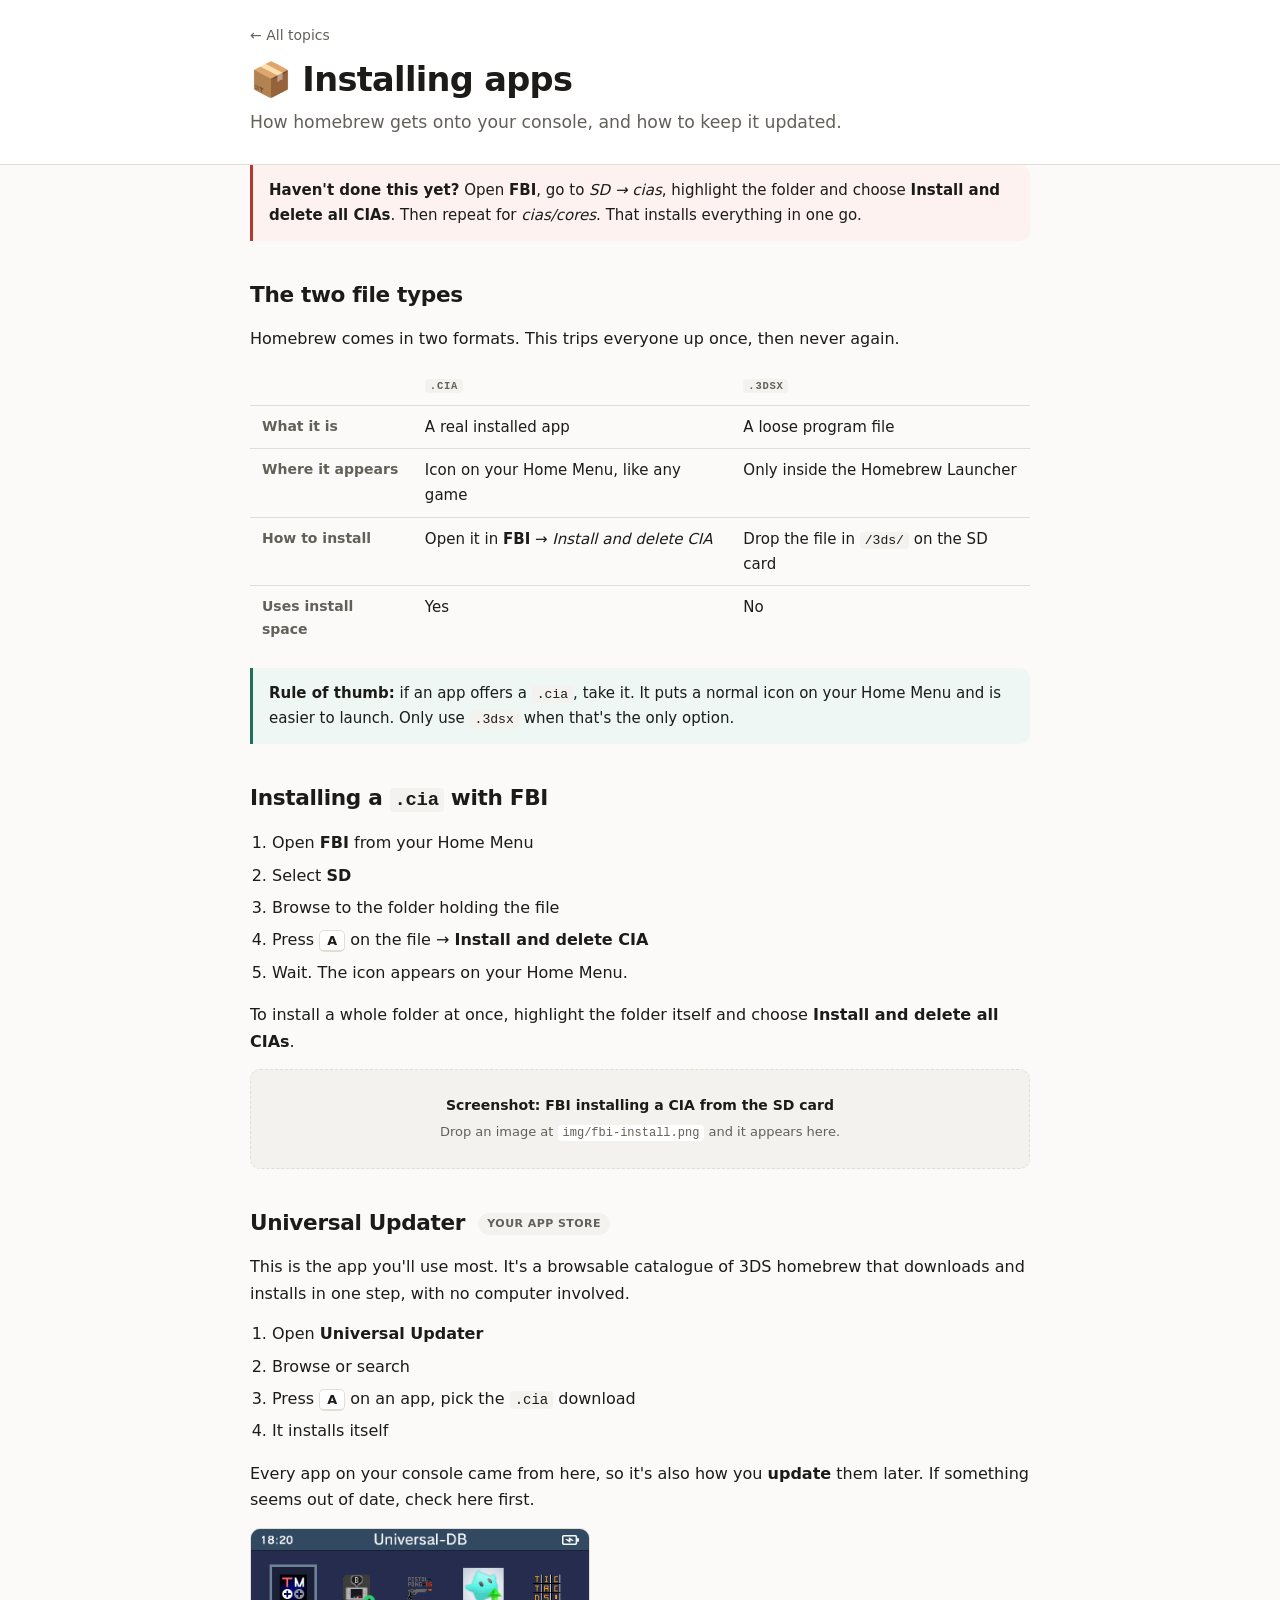
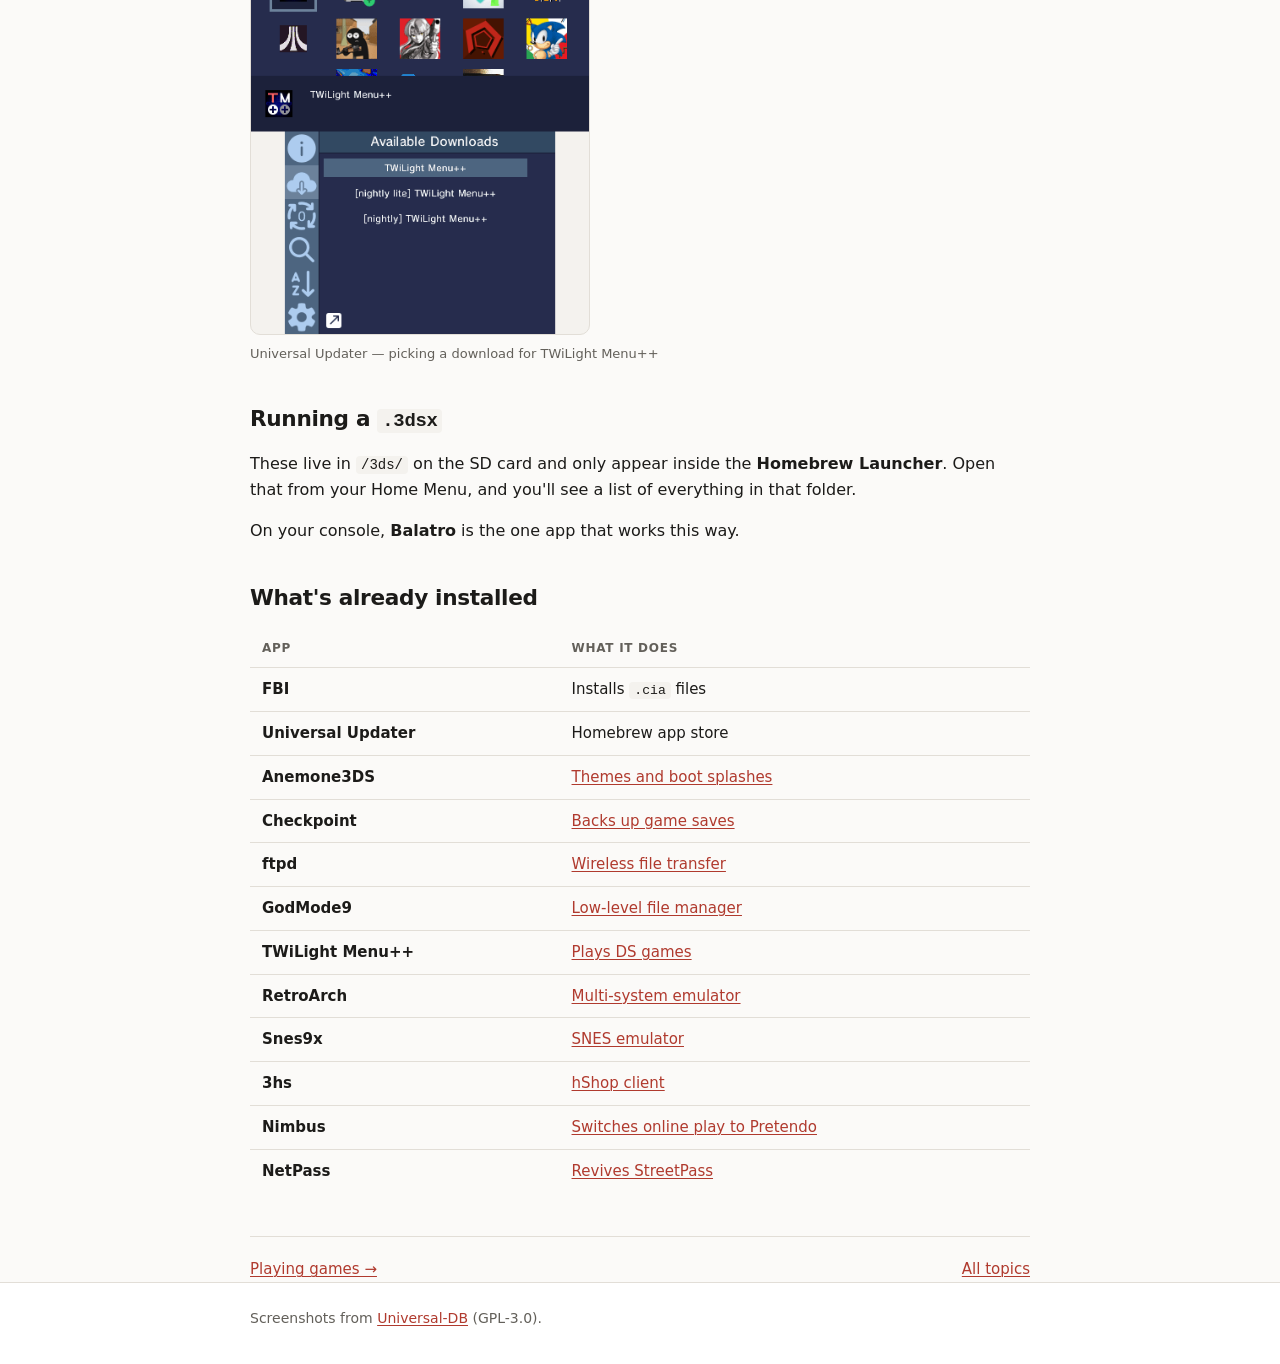
==== apps.html @ 48f66f06 "Split guide into per-topic pages with searchable homepage The single long page became a launcher hom" ====
<!doctype html>
<html lang="en">
<head>
<meta charset="utf-8">
<meta name="viewport" content="width=device-width, initial-scale=1">
<title>Installing apps — Your Modded 3DS</title>
<meta name="description" content="What .cia and .3dsx mean, installing with FBI, and using Universal Updater.">
<link rel="stylesheet" href="style.css">
<link rel="icon" href="data:image/svg+xml,<svg xmlns='http://www.w3.org/2000/svg' viewBox='0 0 100 100'><text y='.9em' font-size='90'>🎮</text></svg>">
</head>
<body>

<header class="pagehead">
  <div class="wrap">
    <a class="back" href="index.html">← All topics</a>
    <h1>📦 Installing apps</h1>
    <p class="lede">How homebrew gets onto your console, and how to keep it updated.</p>
  </div>
</header>

<main class="wrap">

<div class="callout do">
  <strong>Haven't done this yet?</strong> Open <strong>FBI</strong>, go to <em>SD → cias</em>, highlight the folder and choose <strong>Install and delete all CIAs</strong>. Then repeat for <em>cias/cores</em>. That installs everything in one go.
</div>

<h2>The two file types</h2>
<p>Homebrew comes in two formats. This trips everyone up once, then never again.</p>

<table>
  <thead>
    <tr><th></th><th><code>.cia</code></th><th><code>.3dsx</code></th></tr>
  </thead>
  <tbody>
    <tr><th scope="row">What it is</th><td>A real installed app</td><td>A loose program file</td></tr>
    <tr><th scope="row">Where it appears</th><td>Icon on your Home Menu, like any game</td><td>Only inside the Homebrew Launcher</td></tr>
    <tr><th scope="row">How to install</th><td>Open it in <strong>FBI</strong> → <em>Install and delete CIA</em></td><td>Drop the file in <code>/3ds/</code> on the SD card</td></tr>
    <tr><th scope="row">Uses install space</th><td>Yes</td><td>No</td></tr>
  </tbody>
</table>

<div class="callout tip">
  <strong>Rule of thumb:</strong> if an app offers a <code>.cia</code>, take it. It puts a normal icon on your Home Menu and is easier to launch. Only use <code>.3dsx</code> when that's the only option.
</div>

<h2>Installing a <code>.cia</code> with FBI</h2>
<ol>
  <li>Open <strong>FBI</strong> from your Home Menu</li>
  <li>Select <strong>SD</strong></li>
  <li>Browse to the folder holding the file</li>
  <li>Press <kbd>A</kbd> on the file → <strong>Install and delete CIA</strong></li>
  <li>Wait. The icon appears on your Home Menu.</li>
</ol>
<p>To install a whole folder at once, highlight the folder itself and choose <strong>Install and delete all CIAs</strong>.</p>

<figure class="shot" data-img="fbi-install.png" data-cap="FBI installing a CIA from the SD card"></figure>

<h2>Universal Updater <span class="tag">your app store</span></h2>
<p>This is the app you'll use most. It's a browsable catalogue of 3DS homebrew that downloads and installs in one step, with no computer involved.</p>
<ol>
  <li>Open <strong>Universal Updater</strong></li>
  <li>Browse or search</li>
  <li>Press <kbd>A</kbd> on an app, pick the <code>.cia</code> download</li>
  <li>It installs itself</li>
</ol>
<p>Every app on your console came from here, so it's also how you <strong>update</strong> them later. If something seems out of date, check here first.</p>

<figure class="shot" data-img="universal-updater.png" data-cap="Universal Updater — picking a download for TWiLight Menu++"></figure>

<h2>Running a <code>.3dsx</code></h2>
<p>These live in <code>/3ds/</code> on the SD card and only appear inside the <strong>Homebrew Launcher</strong>. Open that from your Home Menu, and you'll see a list of everything in that folder.</p>
<p>On your console, <strong>Balatro</strong> is the one app that works this way.</p>

<h2>What's already installed</h2>
<table>
  <thead><tr><th>App</th><th>What it does</th></tr></thead>
  <tbody>
    <tr><td><strong>FBI</strong></td><td>Installs <code>.cia</code> files</td></tr>
    <tr><td><strong>Universal Updater</strong></td><td>Homebrew app store</td></tr>
    <tr><td><strong>Anemone3DS</strong></td><td><a href="themes.html">Themes and boot splashes</a></td></tr>
    <tr><td><strong>Checkpoint</strong></td><td><a href="safety.html">Backs up game saves</a></td></tr>
    <tr><td><strong>ftpd</strong></td><td><a href="files.html">Wireless file transfer</a></td></tr>
    <tr><td><strong>GodMode9</strong></td><td><a href="menus.html">Low-level file manager</a></td></tr>
    <tr><td><strong>TWiLight Menu++</strong></td><td><a href="games.html">Plays DS games</a></td></tr>
    <tr><td><strong>RetroArch</strong></td><td><a href="games.html">Multi-system emulator</a></td></tr>
    <tr><td><strong>Snes9x</strong></td><td><a href="games.html">SNES emulator</a></td></tr>
    <tr><td><strong>3hs</strong></td><td><a href="hshop.html">hShop client</a></td></tr>
    <tr><td><strong>Nimbus</strong></td><td><a href="online.html">Switches online play to Pretendo</a></td></tr>
    <tr><td><strong>NetPass</strong></td><td><a href="online.html">Revives StreetPass</a></td></tr>
  </tbody>
</table>

<nav class="pagenav">
  <a href="games.html">Playing games →</a>
  <a href="index.html">All topics</a>
</nav>

</main>

<footer>
  <div class="wrap">
    <p class="muted">Screenshots from <a href="https://db.universal-team.net/" rel="noopener">Universal-DB</a> (GPL-3.0).</p>
  </div>
</footer>

<script src="app.js"></script>
</body>
</html>
---- style.css ----
:root {
  --bg: #fbfaf8;
  --surface: #ffffff;
  --surface-2: #f4f2ee;
  --text: #1c1b19;
  --text-muted: #63605a;
  --border: #e2ded7;
  --accent: #b03a2e;
  --accent-soft: #fdf2f0;
  --tip: #1f6f5c;
  --tip-soft: #eef7f4;
  --warn: #9a6700;
  --warn-soft: #fdf6e6;
  --radius: 10px;
  --wrap: 820px;
  --mono: ui-monospace, "SF Mono", "Cascadia Code", Menlo, Consolas, monospace;
}

@media (prefers-color-scheme: dark) {
  :root {
    --bg: #16151a;
    --surface: #1e1d23;
    --surface-2: #26252c;
    --text: #e9e6e1;
    --text-muted: #a09b93;
    --border: #33313a;
    --accent: #e8796a;
    --accent-soft: #2a1e1d;
    --tip: #5fc0a4;
    --tip-soft: #172623;
    --warn: #e0b354;
    --warn-soft: #262017;
  }
}
:root[data-theme="dark"] {
  --bg: #16151a; --surface: #1e1d23; --surface-2: #26252c;
  --text: #e9e6e1; --text-muted: #a09b93; --border: #33313a;
  --accent: #e8796a; --accent-soft: #2a1e1d;
  --tip: #5fc0a4; --tip-soft: #172623;
  --warn: #e0b354; --warn-soft: #262017;
}
:root[data-theme="light"] {
  --bg: #fbfaf8; --surface: #ffffff; --surface-2: #f4f2ee;
  --text: #1c1b19; --text-muted: #63605a; --border: #e2ded7;
  --accent: #b03a2e; --accent-soft: #fdf2f0;
  --tip: #1f6f5c; --tip-soft: #eef7f4;
  --warn: #9a6700; --warn-soft: #fdf6e6;
}

* { box-sizing: border-box; }

body {
  margin: 0;
  background: var(--bg);
  color: var(--text);
  font: 16px/1.65 -apple-system, BlinkMacSystemFont, "Segoe UI", Inter, system-ui, sans-serif;
  -webkit-text-size-adjust: 100%;
}

.wrap { max-width: var(--wrap); margin: 0 auto; padding: 0 20px; }

.skip { position: absolute; left: -9999px; background: var(--accent); color: #fff; padding: 10px 16px; z-index: 10; }
.skip:focus { left: 8px; top: 8px; }

a { color: var(--accent); text-decoration-thickness: 1px; text-underline-offset: 2px; }

/* headers */
.hero {
  background: var(--surface);
  border-bottom: 1px solid var(--border);
  padding: 52px 0 40px;
}
.kicker {
  margin: 0 0 10px;
  font-size: 12px; letter-spacing: .1em; text-transform: uppercase;
  color: var(--text-muted); font-weight: 600;
}
.hero h1 {
  margin: 0 0 12px;
  font-size: clamp(2rem, 6vw, 2.9rem); line-height: 1.1; letter-spacing: -.02em;
}
.lede { margin: 0; font-size: 1.08rem; color: var(--text-muted); max-width: 56ch; }

.pagehead {
  background: var(--surface);
  border-bottom: 1px solid var(--border);
  padding: 22px 0 28px;
}
.pagehead h1 {
  margin: 0 0 8px;
  font-size: clamp(1.6rem, 5vw, 2.1rem); line-height: 1.15; letter-spacing: -.02em;
}
.back {
  display: inline-block; margin-bottom: 14px;
  font-size: 14px; color: var(--text-muted); text-decoration: none;
}
.back:hover { color: var(--accent); }

main { padding: 32px 0 48px; }

/* search */
.searchbar { margin: 0 0 22px; }
#search {
  width: 100%;
  font: inherit;
  padding: 13px 16px;
  color: var(--text);
  background: var(--surface);
  border: 1px solid var(--border);
  border-radius: var(--radius);
  -webkit-appearance: none;
}
#search:focus {
  outline: none;
  border-color: var(--accent);
  box-shadow: 0 0 0 3px var(--accent-soft);
}
#search::placeholder { color: var(--text-muted); }
.hint { margin: 8px 2px 0; font-size: 13px; color: var(--text-muted); }

/* topic cards */
.cards {
  display: grid;
  grid-template-columns: 1fr;
  gap: 12px;
}
@media (min-width: 620px) { .cards { grid-template-columns: repeat(2, 1fr); } }
@media (min-width: 900px) { .cards { grid-template-columns: repeat(3, 1fr); } }

.topic {
  display: block;
  position: relative;
  background: var(--surface);
  border: 1px solid var(--border);
  border-radius: var(--radius);
  padding: 18px;
  text-decoration: none;
  color: inherit;
  transition: border-color .12s, transform .12s;
}
.topic:hover {
  border-color: var(--accent);
  transform: translateY(-2px);
}
.topic .ico { font-size: 22px; line-height: 1; display: block; margin-bottom: 10px; }
.topic h2 { margin: 0 0 5px; font-size: 1.05rem; letter-spacing: -.01em; }
.topic p { margin: 0; font-size: 14px; color: var(--text-muted); line-height: 1.5; }
.topic .first {
  display: inline-block; margin-top: 10px;
  font-size: 11px; font-weight: 600; letter-spacing: .04em; text-transform: uppercase;
  color: var(--accent); background: var(--accent-soft);
  border-radius: 20px; padding: 3px 10px;
}
.topic .first.warn-tag { color: var(--warn); background: var(--warn-soft); }
.topic[hidden] { display: none; }

.noresults { margin: 22px 2px; color: var(--text-muted); font-size: 15px; }
.linkish {
  font: inherit; color: var(--accent); background: none; border: 0;
  padding: 0; cursor: pointer; text-decoration: underline;
}

/* quick answers */
.quick { margin-top: 44px; padding-top: 32px; border-top: 1px solid var(--border); }
.quick h2 { margin: 0 0 16px; font-size: 1.2rem; }
.quick dl { margin: 0; }
.quick dt { font-weight: 600; margin-top: 16px; font-size: 15px; }
.quick dt:first-child { margin-top: 0; }
.quick dd { margin: 3px 0 0; color: var(--text-muted); font-size: 15px; }

/* body copy */
h2 { margin: 36px 0 14px; font-size: 1.35rem; letter-spacing: -.015em; scroll-margin-top: 20px; }
main > h2:first-child { margin-top: 0; }
h3 { margin: 26px 0 8px; font-size: 1.08rem; letter-spacing: -.01em; }
p { margin: 0 0 14px; }

ol, ul { margin: 0 0 16px; padding-left: 22px; }
li { margin-bottom: 6px; }
ul.tight, ol.tight { margin-bottom: 12px; }
ul.tight li { margin-bottom: 3px; }

ul.links { list-style: none; padding-left: 0; }
ul.links li { padding: 8px 0; border-bottom: 1px solid var(--border); font-size: 15px; }
ul.links li:last-child { border-bottom: 0; }

code {
  font-family: var(--mono); font-size: .875em;
  background: var(--surface-2); padding: 1px 5px; border-radius: 4px;
  word-break: break-word;
}
kbd {
  font-family: inherit; font-size: .8em; font-weight: 600;
  background: var(--surface); border: 1px solid var(--border); border-bottom-width: 2px;
  border-radius: 5px; padding: 2px 7px; white-space: nowrap;
}
.tag {
  display: inline-block;
  font-size: 11px; font-weight: 600; letter-spacing: .04em; text-transform: uppercase;
  color: var(--text-muted); background: var(--surface-2);
  border-radius: 20px; padding: 2px 9px;
  vertical-align: middle; margin-left: 6px;
}

/* tables */
table {
  width: 100%; border-collapse: collapse; margin: 0 0 18px; font-size: 15px;
  display: block; overflow-x: auto; white-space: nowrap;
}
@media (min-width: 620px) { table { display: table; white-space: normal; } }
th, td { text-align: left; padding: 9px 12px; border-bottom: 1px solid var(--border); vertical-align: top; }
thead th {
  font-size: 12px; letter-spacing: .06em; text-transform: uppercase; color: var(--text-muted);
}
tbody th[scope="row"] { font-weight: 600; color: var(--text-muted); font-size: 14px; }
tbody tr:last-child td, tbody tr:last-child th { border-bottom: 0; }
.routing td:first-child { font-weight: 600; }

/* callouts */
.callout {
  border-left: 3px solid var(--text-muted);
  background: var(--surface-2);
  padding: 13px 16px;
  border-radius: 0 var(--radius) var(--radius) 0;
  margin: 0 0 18px;
  font-size: 15px;
}
.callout.do   { border-color: var(--accent); background: var(--accent-soft); }
.callout.tip  { border-color: var(--tip);    background: var(--tip-soft); }
.callout.warn { border-color: var(--warn);   background: var(--warn-soft); }

/* screenshots */
.shot { margin: 0 0 22px; }
.shot img {
  display: block; max-width: 340px; width: 100%; height: auto;
  border: 1px solid var(--border); border-radius: var(--radius);
  background: var(--surface-2);
}
.shot figcaption { margin-top: 8px; font-size: 13px; color: var(--text-muted); }
.shot .placeholder {
  border: 1px dashed var(--border); border-radius: var(--radius);
  background: var(--surface-2);
  padding: 24px 18px; text-align: center;
  color: var(--text-muted); font-size: 13px;
}
.shot .placeholder code { background: var(--surface); font-size: 12px; }
.shot .placeholder strong { display: block; margin-bottom: 4px; color: var(--text); font-size: 14px; }

/* page nav */
.pagenav {
  display: flex; flex-wrap: wrap; gap: 10px; justify-content: space-between;
  margin-top: 44px; padding-top: 20px; border-top: 1px solid var(--border);
  font-size: 15px;
}

footer {
  border-top: 1px solid var(--border);
  background: var(--surface);
  padding: 24px 0 32px;
  font-size: 14px; color: var(--text-muted);
}
footer p { margin: 0 0 4px; }
.muted { color: var(--text-muted); }
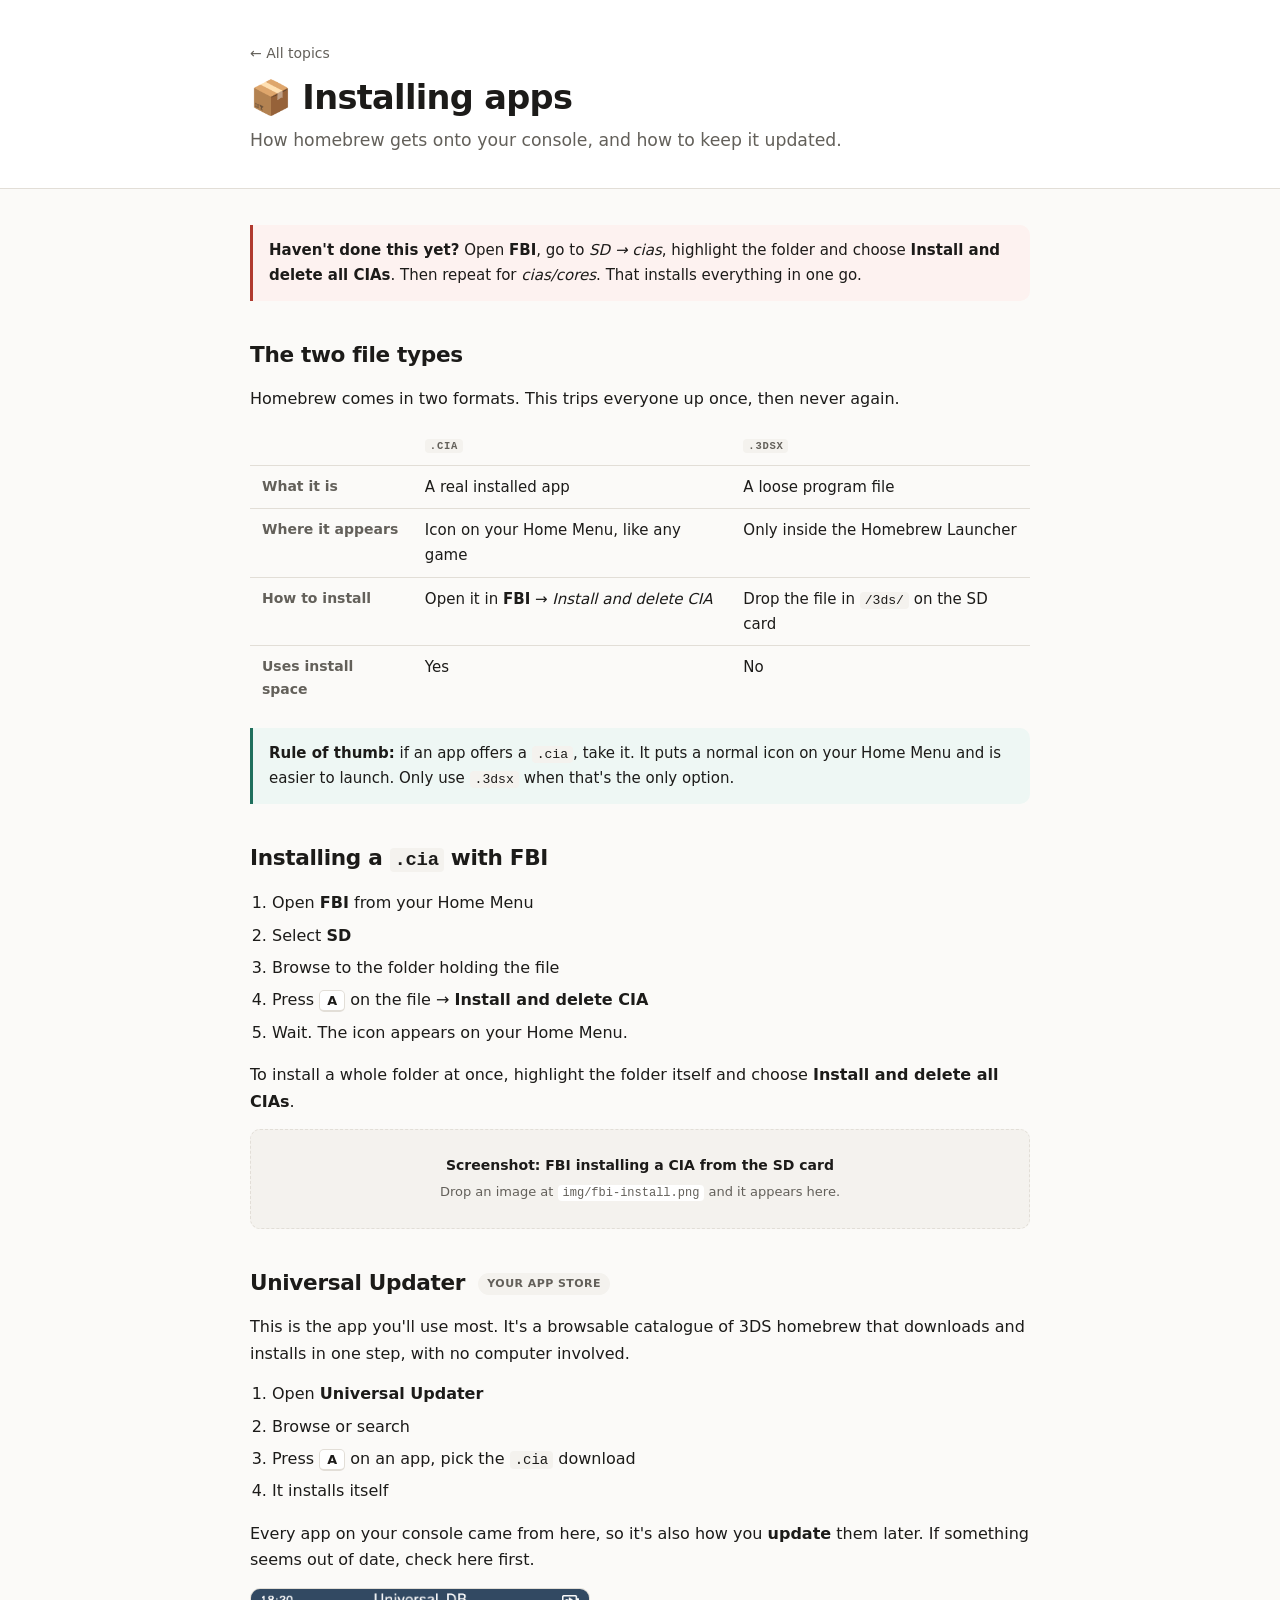
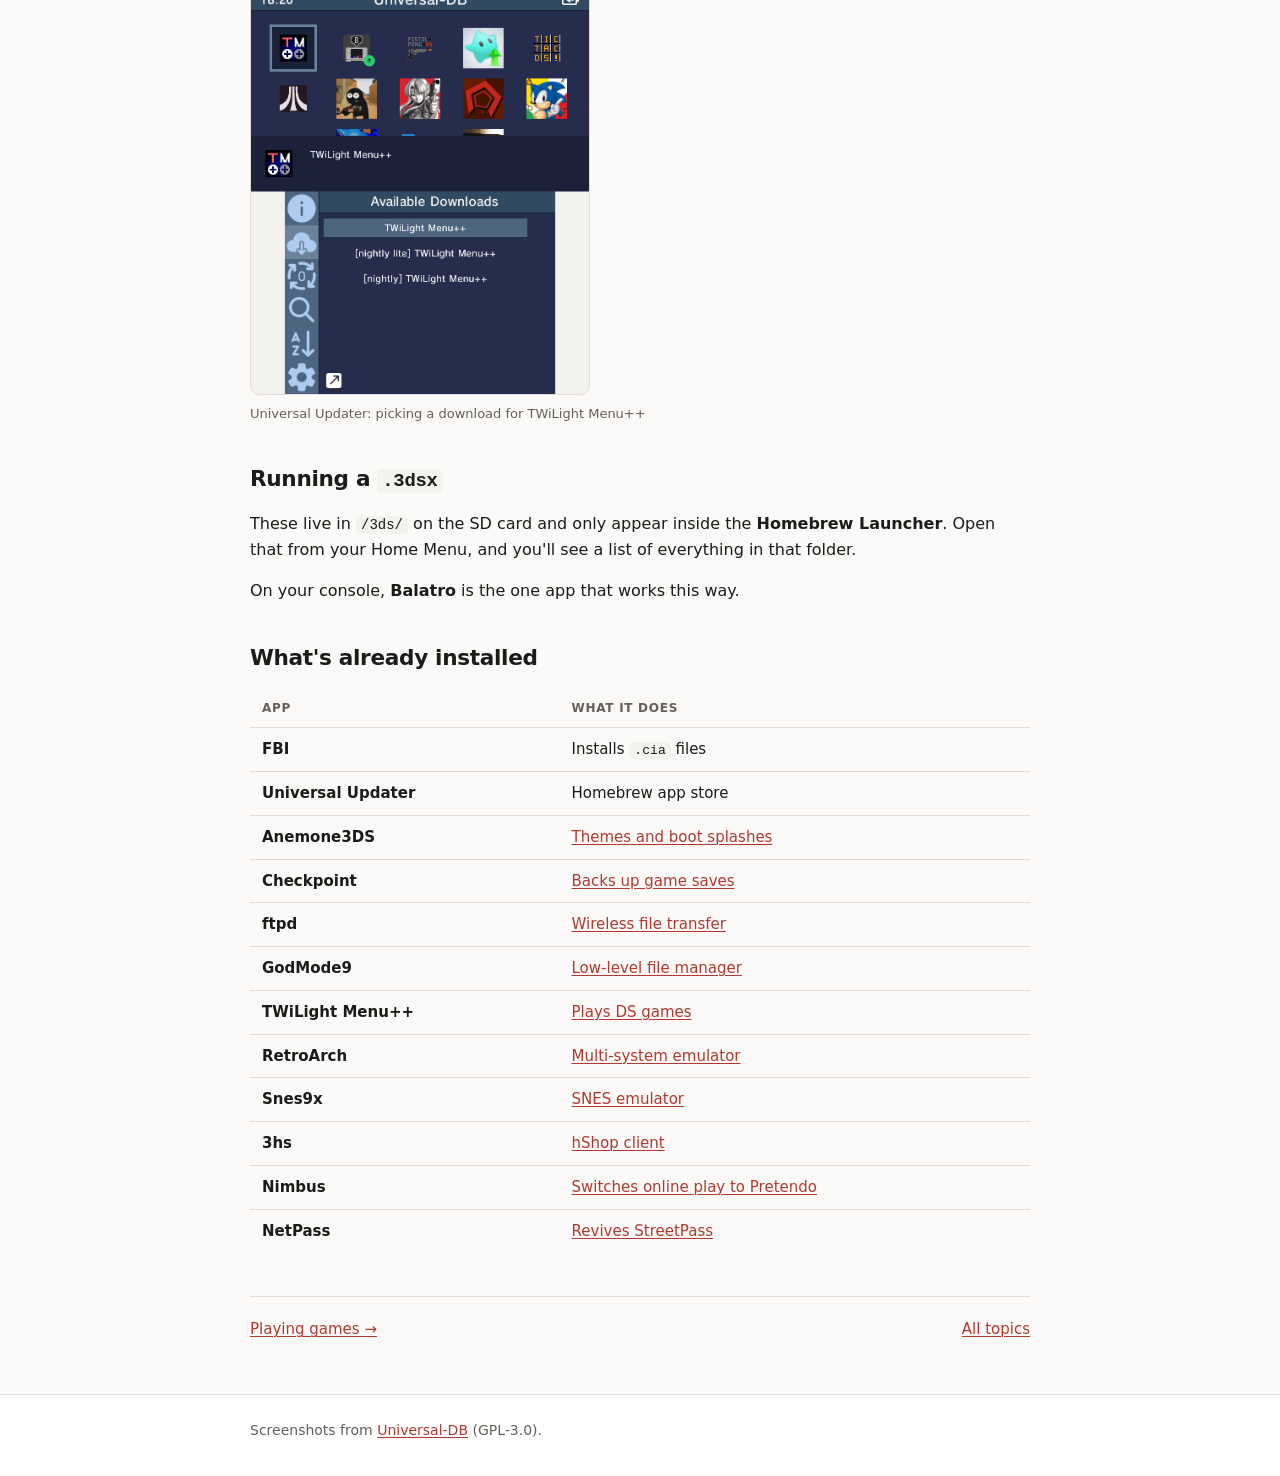
==== commit 73ebad2c: "Fix top spacing on all pages and remove em dashes main carries class 'wrap', and .wrap set 'padding:" ====
--- a/apps.html
+++ b/apps.html
@@ -3,7 +3,7 @@
 <head>
 <meta charset="utf-8">
 <meta name="viewport" content="width=device-width, initial-scale=1">
-<title>Installing apps — Your Modded 3DS</title>
+<title>Installing apps · Your Modded 3DS</title>
 <meta name="description" content="What .cia and .3dsx mean, installing with FBI, and using Universal Updater.">
 <link rel="stylesheet" href="style.css">
 <link rel="icon" href="data:image/svg+xml,<svg xmlns='http://www.w3.org/2000/svg' viewBox='0 0 100 100'><text y='.9em' font-size='90'>🎮</text></svg>">
@@ -65,7 +65,7 @@
 </ol>
 <p>Every app on your console came from here, so it's also how you <strong>update</strong> them later. If something seems out of date, check here first.</p>
 
-<figure class="shot" data-img="universal-updater.png" data-cap="Universal Updater — picking a download for TWiLight Menu++"></figure>
+<figure class="shot" data-img="universal-updater.png" data-cap="Universal Updater: picking a download for TWiLight Menu++"></figure>
 
 <h2>Running a <code>.3dsx</code></h2>
 <p>These live in <code>/3ds/</code> on the SD card and only appear inside the <strong>Homebrew Launcher</strong>. Open that from your Home Menu, and you'll see a list of everything in that folder.</p>
--- a/style.css
+++ b/style.css
@@ -57,7 +57,8 @@
   -webkit-text-size-adjust: 100%;
 }
 
-.wrap { max-width: var(--wrap); margin: 0 auto; padding: 0 20px; }
+/* Longhand: a padding shorthand here outranks main's vertical padding. */
+.wrap { max-width: var(--wrap); margin: 0 auto; padding-left: 20px; padding-right: 20px; }
 
 .skip { position: absolute; left: -9999px; background: var(--accent); color: #fff; padding: 10px 16px; z-index: 10; }
 .skip:focus { left: 8px; top: 8px; }
@@ -84,7 +85,7 @@
 .pagehead {
   background: var(--surface);
   border-bottom: 1px solid var(--border);
-  padding: 22px 0 28px;
+  padding: 40px 0 34px;
 }
 .pagehead h1 {
   margin: 0 0 8px;
@@ -96,7 +97,7 @@
 }
 .back:hover { color: var(--accent); }
 
-main { padding: 32px 0 48px; }
+main { padding-top: 36px; padding-bottom: 52px; }
 
 /* search */
 .searchbar { margin: 0 0 22px; }
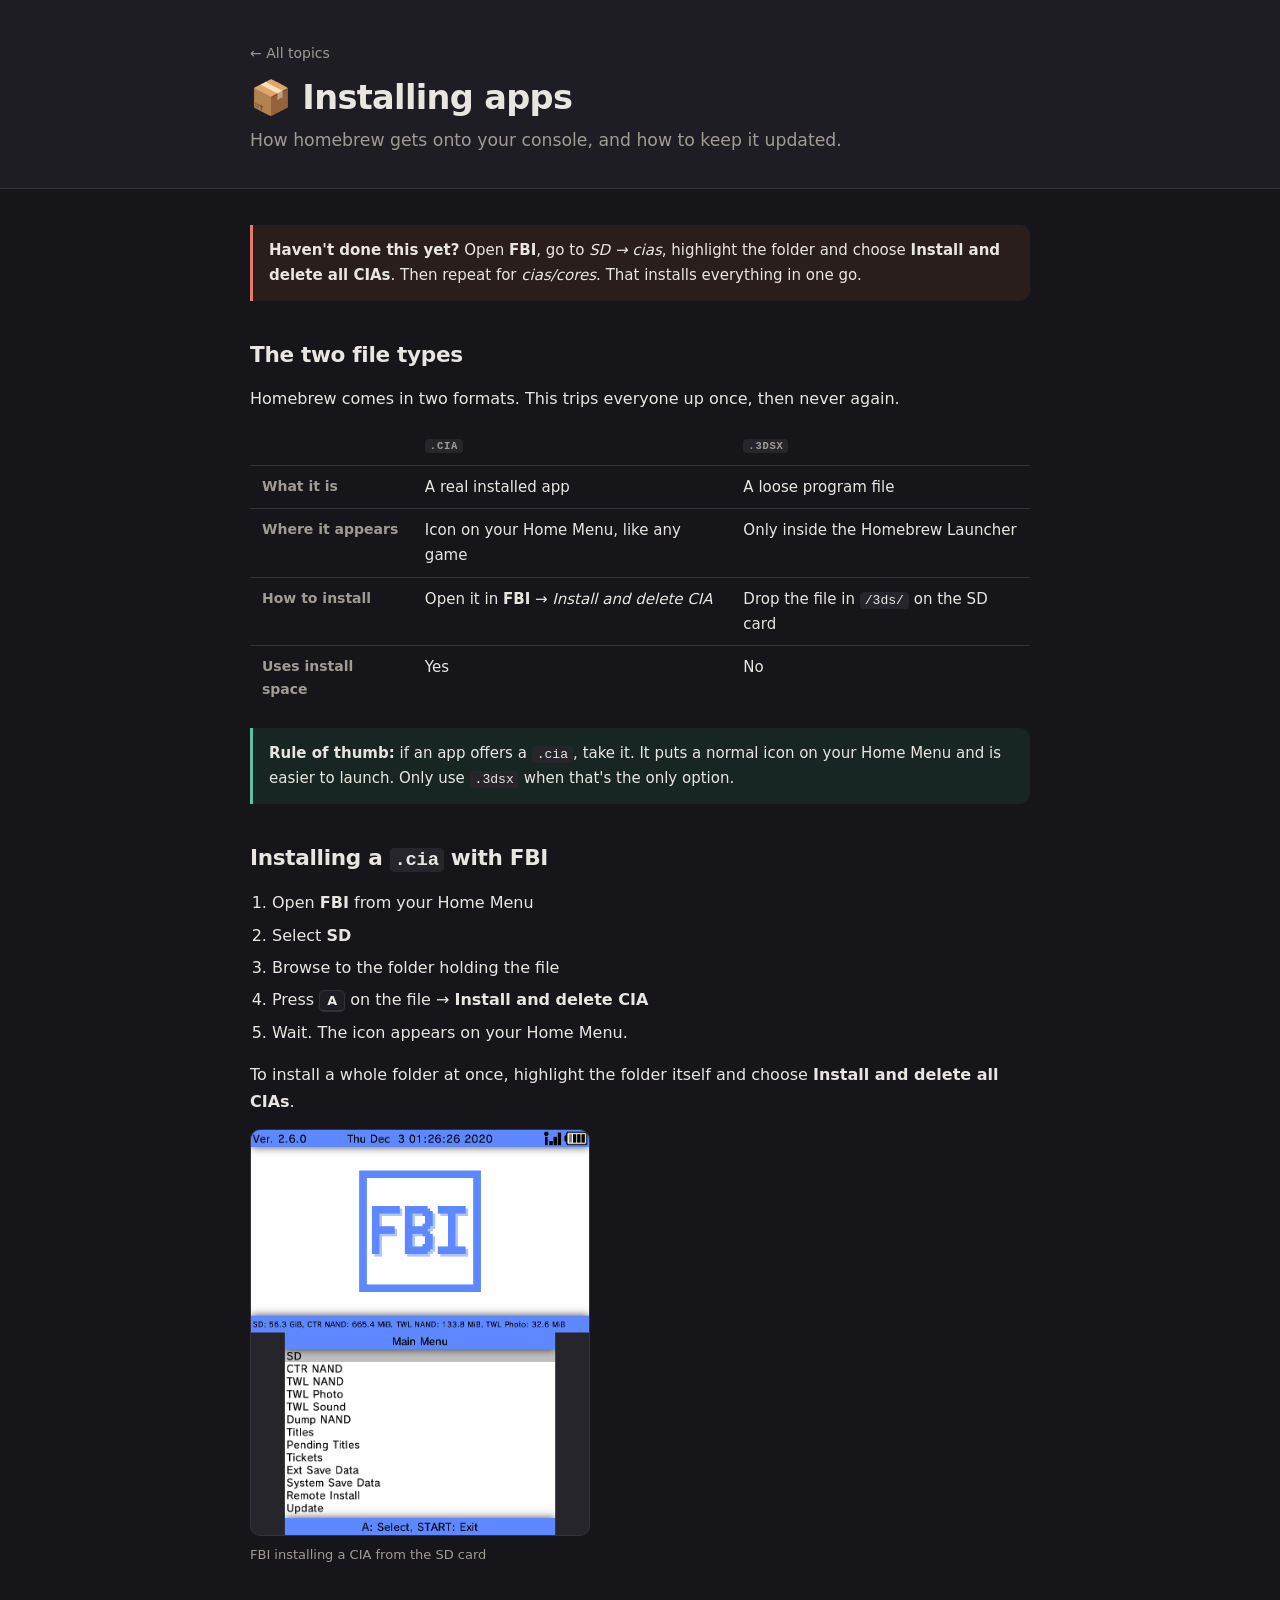
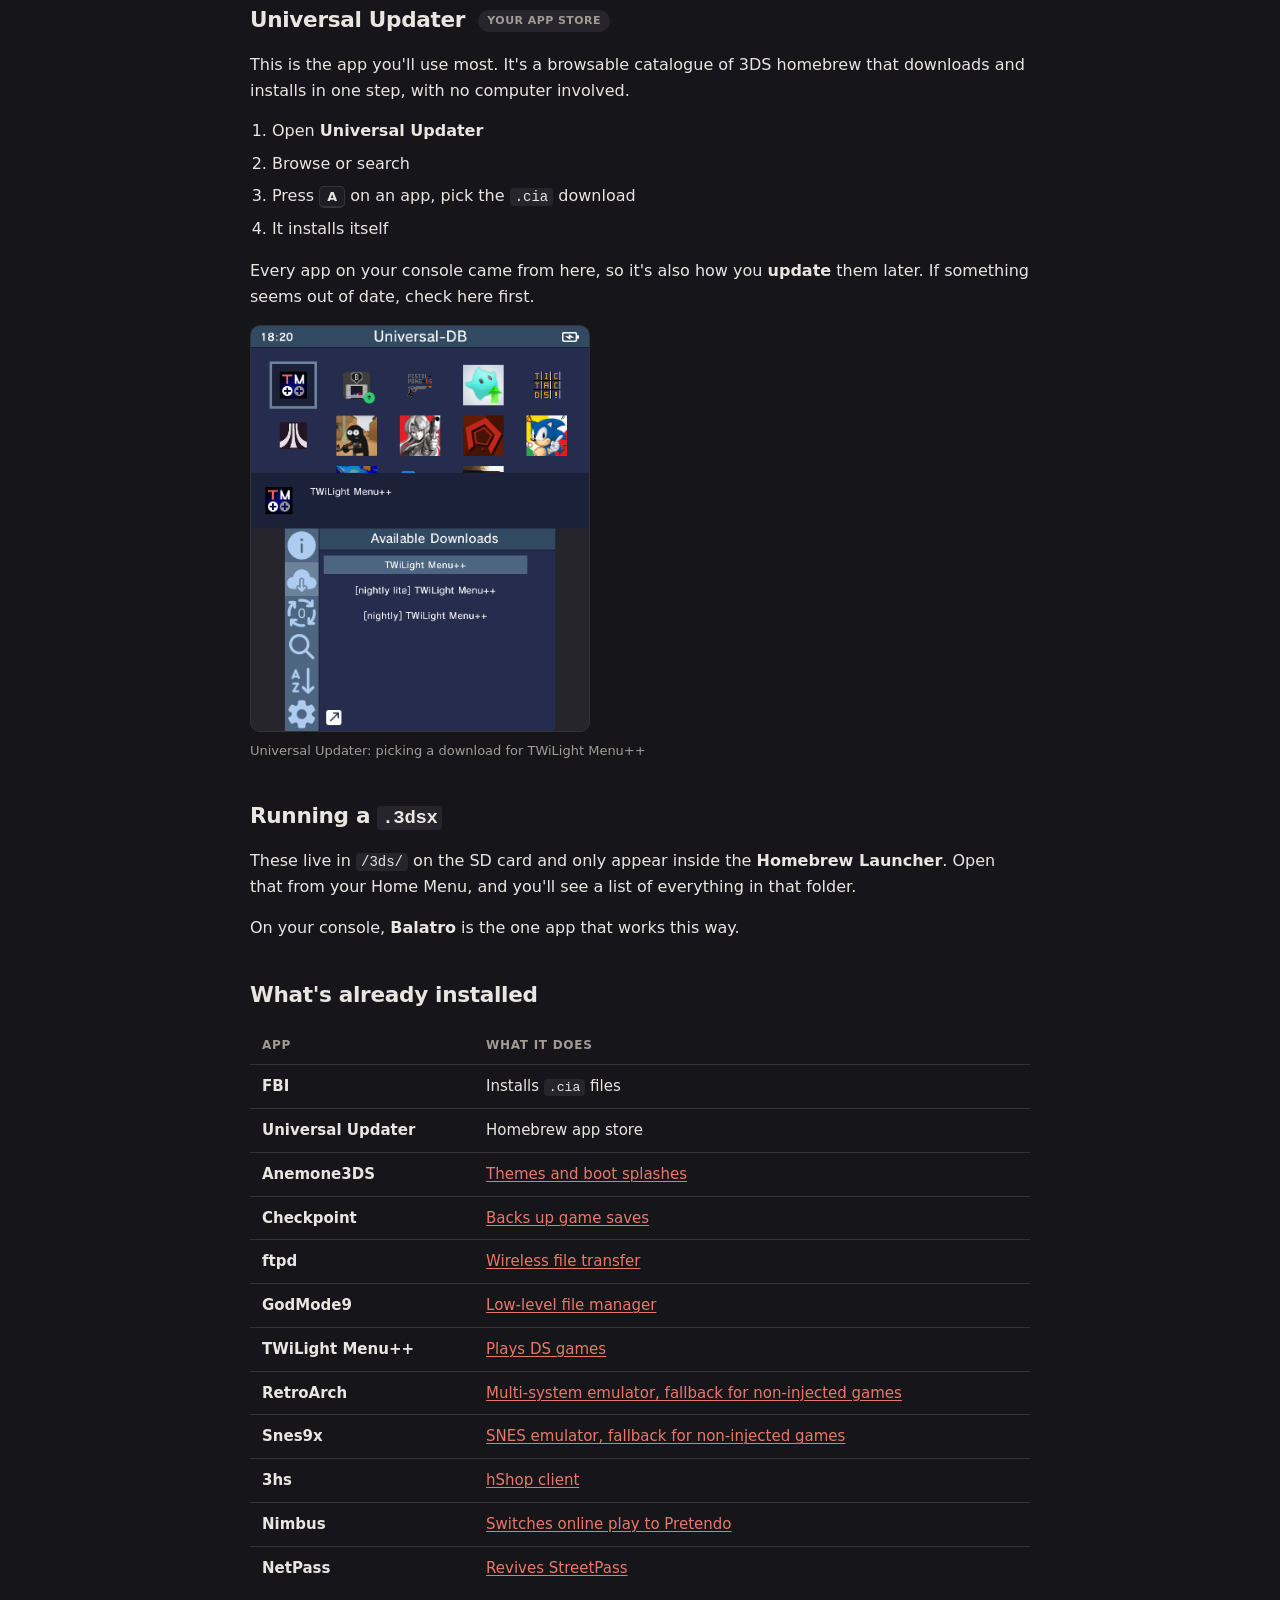
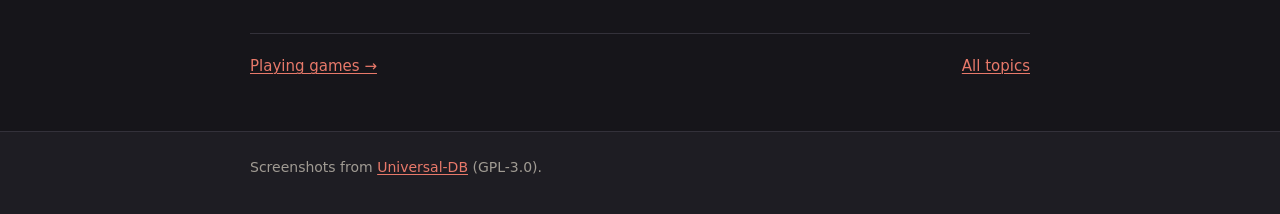
==== commit 2c6a3c07: "Dark mode only, VC-injection-first games guide, and rebrand to Jamie's 3DS Guide - style.css: drop t" ====
--- a/apps.html
+++ b/apps.html
@@ -3,7 +3,7 @@
 <head>
 <meta charset="utf-8">
 <meta name="viewport" content="width=device-width, initial-scale=1">
-<title>Installing apps · Your Modded 3DS</title>
+<title>Installing apps · Jamie's 3DS Guide</title>
 <meta name="description" content="What .cia and .3dsx mean, installing with FBI, and using Universal Updater.">
 <link rel="stylesheet" href="style.css">
 <link rel="icon" href="data:image/svg+xml,<svg xmlns='http://www.w3.org/2000/svg' viewBox='0 0 100 100'><text y='.9em' font-size='90'>🎮</text></svg>">
@@ -82,8 +82,8 @@
     <tr><td><strong>ftpd</strong></td><td><a href="files.html">Wireless file transfer</a></td></tr>
     <tr><td><strong>GodMode9</strong></td><td><a href="menus.html">Low-level file manager</a></td></tr>
     <tr><td><strong>TWiLight Menu++</strong></td><td><a href="games.html">Plays DS games</a></td></tr>
-    <tr><td><strong>RetroArch</strong></td><td><a href="games.html">Multi-system emulator</a></td></tr>
-    <tr><td><strong>Snes9x</strong></td><td><a href="games.html">SNES emulator</a></td></tr>
+    <tr><td><strong>RetroArch</strong></td><td><a href="games.html">Multi-system emulator, fallback for non-injected games</a></td></tr>
+    <tr><td><strong>Snes9x</strong></td><td><a href="games.html">SNES emulator, fallback for non-injected games</a></td></tr>
     <tr><td><strong>3hs</strong></td><td><a href="hshop.html">hShop client</a></td></tr>
     <tr><td><strong>Nimbus</strong></td><td><a href="online.html">Switches online play to Pretendo</a></td></tr>
     <tr><td><strong>NetPass</strong></td><td><a href="online.html">Revives StreetPass</a></td></tr>
--- a/style.css
+++ b/style.css
@@ -1,50 +1,20 @@
 :root {
-  --bg: #fbfaf8;
-  --surface: #ffffff;
-  --surface-2: #f4f2ee;
-  --text: #1c1b19;
-  --text-muted: #63605a;
-  --border: #e2ded7;
-  --accent: #b03a2e;
-  --accent-soft: #fdf2f0;
-  --tip: #1f6f5c;
-  --tip-soft: #eef7f4;
-  --warn: #9a6700;
-  --warn-soft: #fdf6e6;
+  --bg: #16151a;
+  --surface: #1e1d23;
+  --surface-2: #26252c;
+  --text: #e9e6e1;
+  --text-muted: #a09b93;
+  --border: #33313a;
+  --accent: #e8796a;
+  --accent-soft: #2a1e1d;
+  --tip: #5fc0a4;
+  --tip-soft: #172623;
+  --warn: #e0b354;
+  --warn-soft: #262017;
   --radius: 10px;
   --wrap: 820px;
   --mono: ui-monospace, "SF Mono", "Cascadia Code", Menlo, Consolas, monospace;
-}
-
-@media (prefers-color-scheme: dark) {
-  :root {
-    --bg: #16151a;
-    --surface: #1e1d23;
-    --surface-2: #26252c;
-    --text: #e9e6e1;
-    --text-muted: #a09b93;
-    --border: #33313a;
-    --accent: #e8796a;
-    --accent-soft: #2a1e1d;
-    --tip: #5fc0a4;
-    --tip-soft: #172623;
-    --warn: #e0b354;
-    --warn-soft: #262017;
-  }
-}
-:root[data-theme="dark"] {
-  --bg: #16151a; --surface: #1e1d23; --surface-2: #26252c;
-  --text: #e9e6e1; --text-muted: #a09b93; --border: #33313a;
-  --accent: #e8796a; --accent-soft: #2a1e1d;
-  --tip: #5fc0a4; --tip-soft: #172623;
-  --warn: #e0b354; --warn-soft: #262017;
-}
-:root[data-theme="light"] {
-  --bg: #fbfaf8; --surface: #ffffff; --surface-2: #f4f2ee;
-  --text: #1c1b19; --text-muted: #63605a; --border: #e2ded7;
-  --accent: #b03a2e; --accent-soft: #fdf2f0;
-  --tip: #1f6f5c; --tip-soft: #eef7f4;
-  --warn: #9a6700; --warn-soft: #fdf6e6;
+  color-scheme: dark;
 }
 
 * { box-sizing: border-box; }
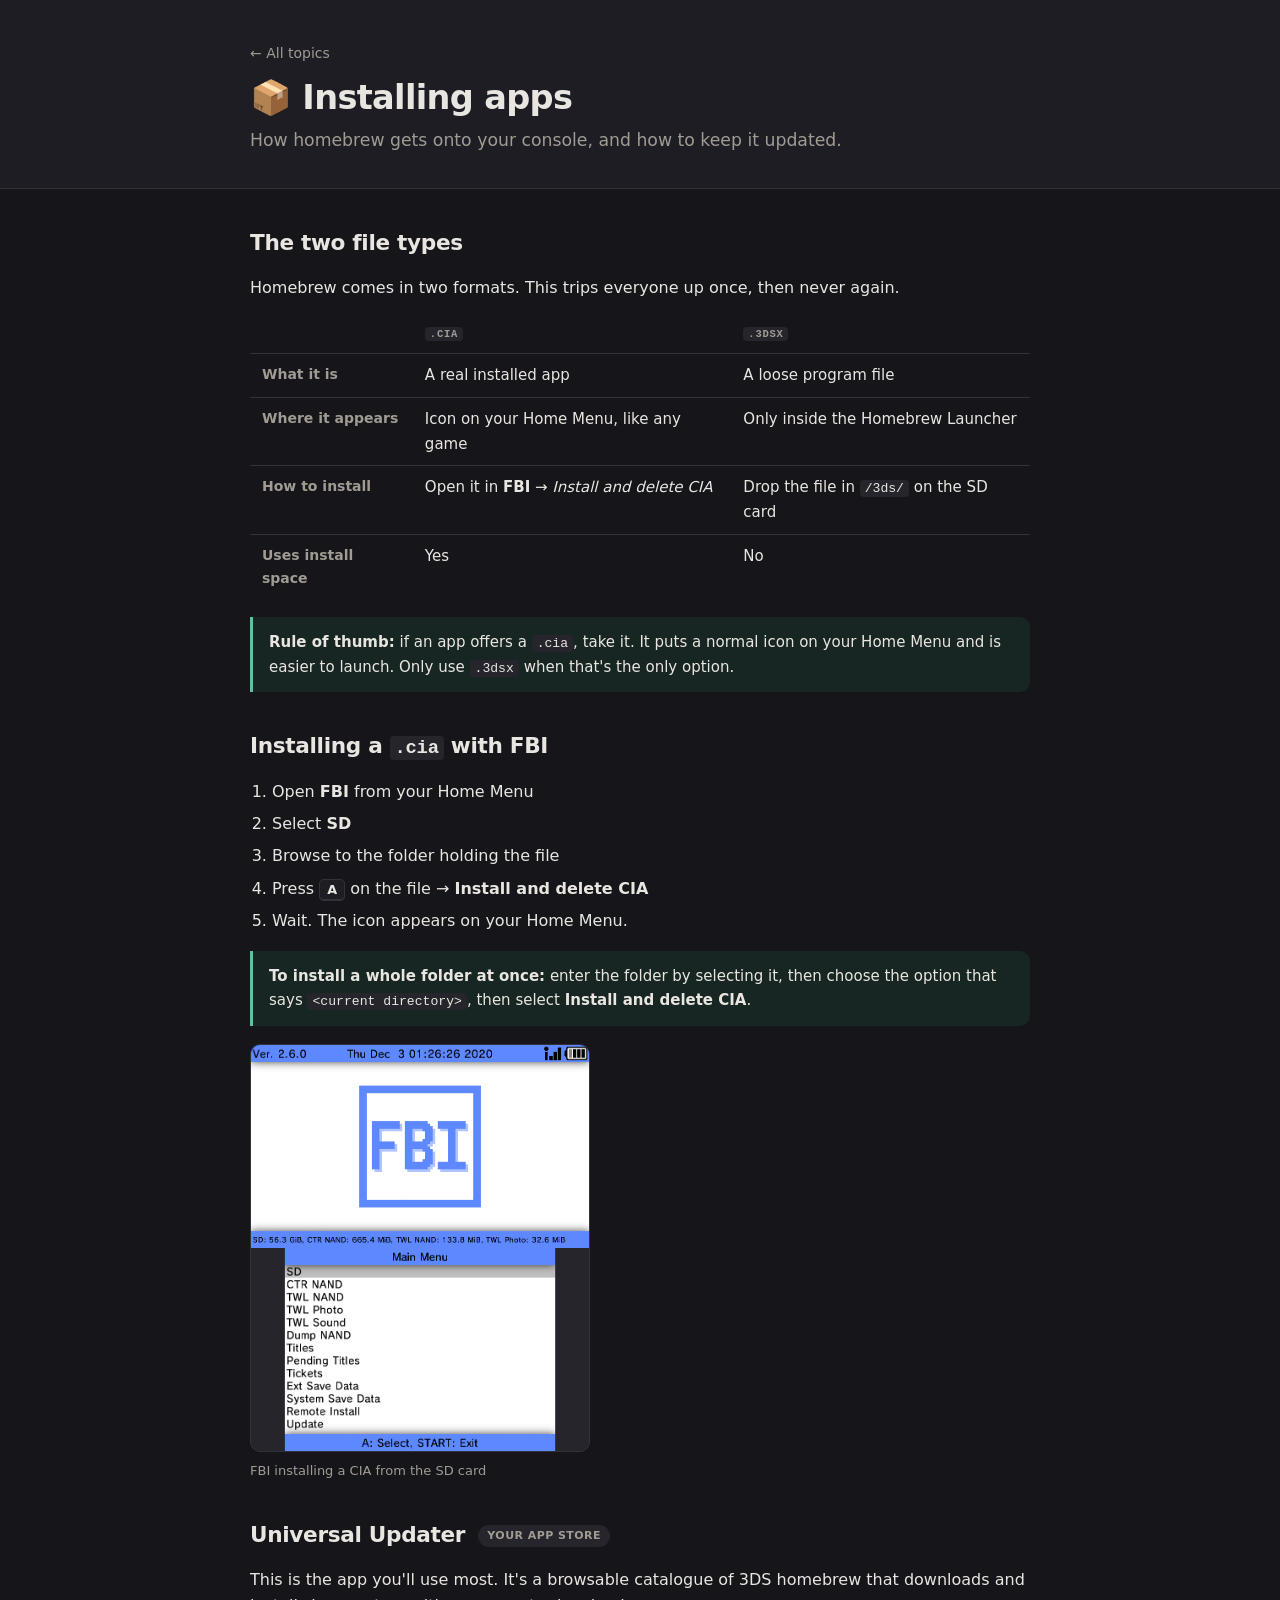
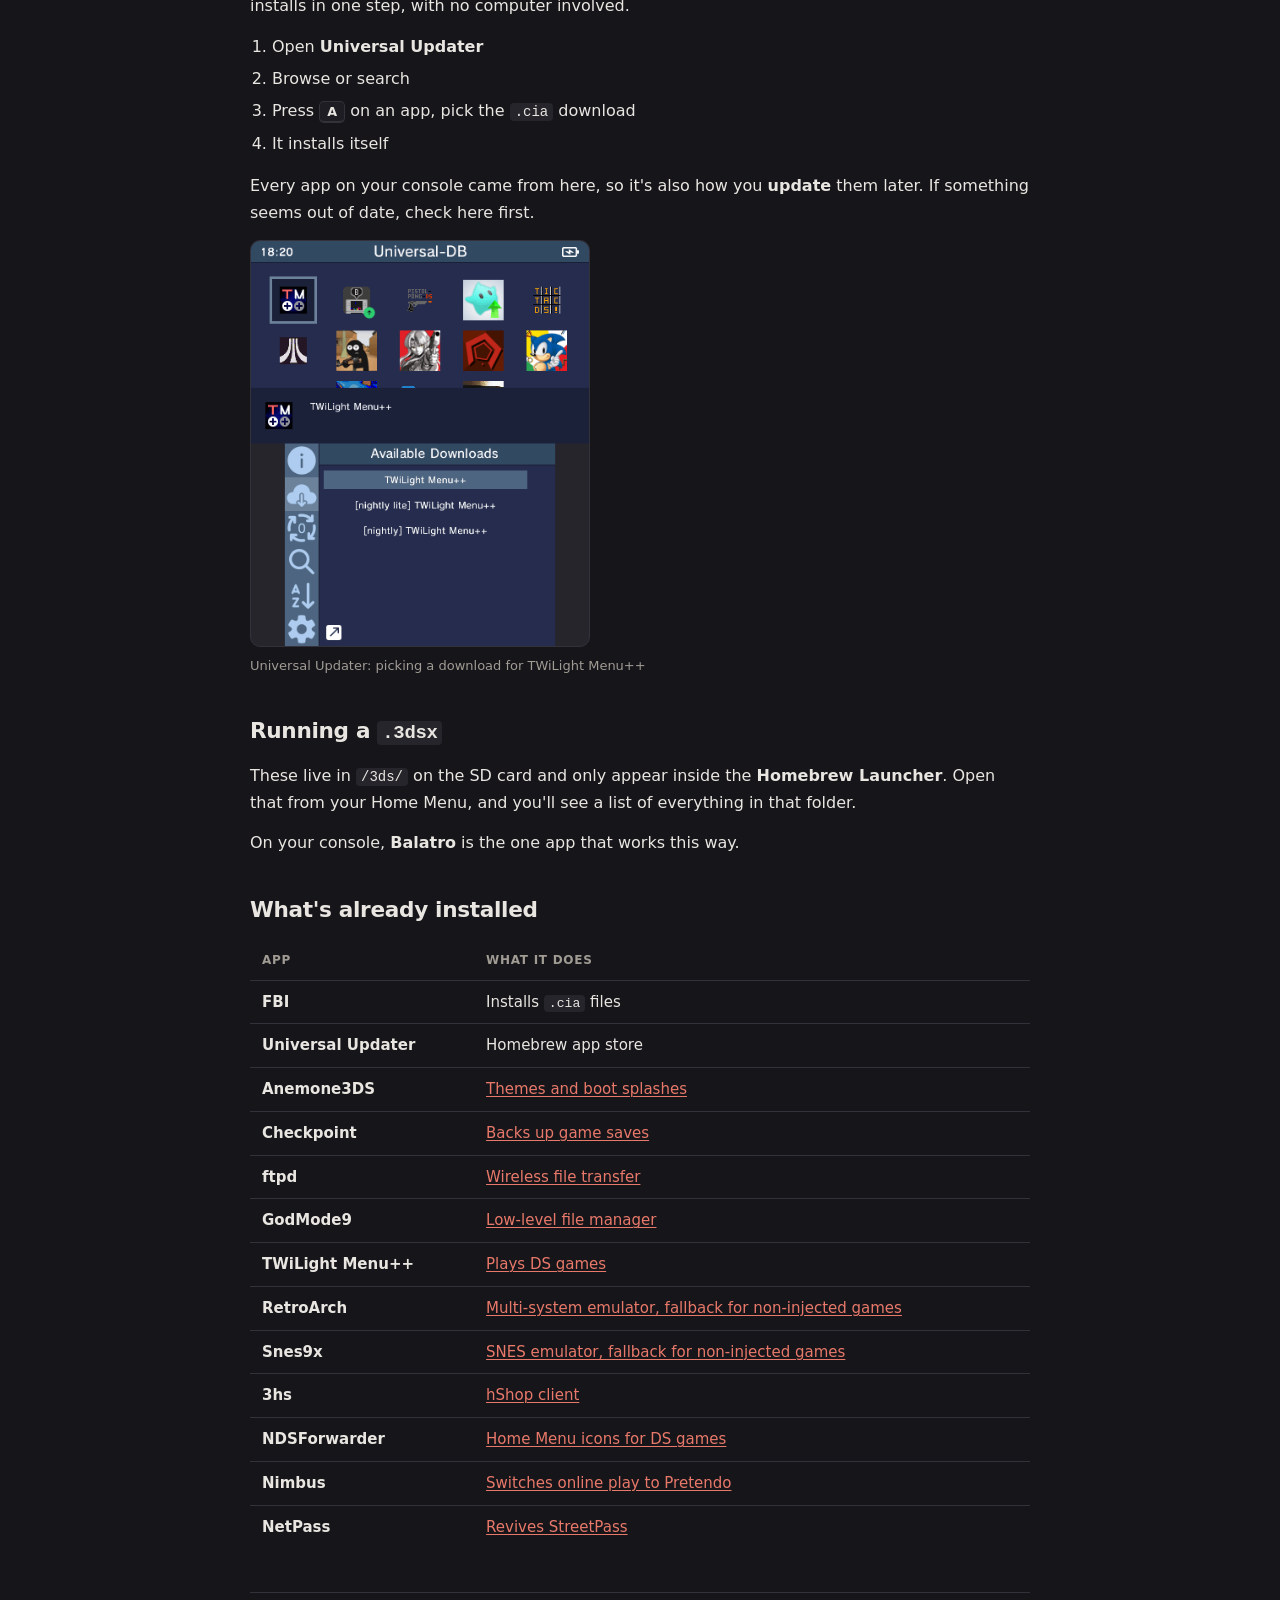
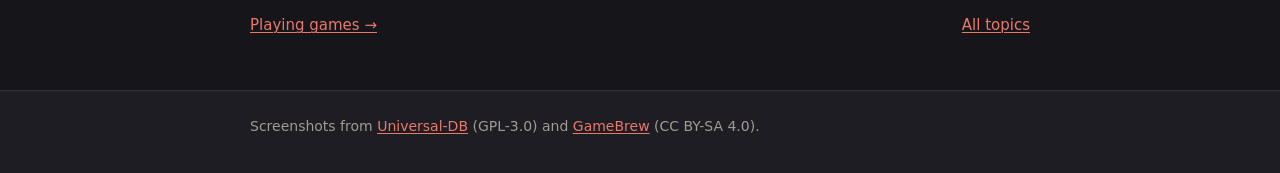
==== commit ee479d7a: "Fix Windows icon, add cartridge/forwarder guide, and other cleanups - Replace the Safety & backups e" ====
--- a/apps.html
+++ b/apps.html
@@ -19,10 +19,6 @@
 </header>
 
 <main class="wrap">
-
-<div class="callout do">
-  <strong>Haven't done this yet?</strong> Open <strong>FBI</strong>, go to <em>SD → cias</em>, highlight the folder and choose <strong>Install and delete all CIAs</strong>. Then repeat for <em>cias/cores</em>. That installs everything in one go.
-</div>
 
 <h2>The two file types</h2>
 <p>Homebrew comes in two formats. This trips everyone up once, then never again.</p>
@@ -51,7 +47,9 @@
   <li>Press <kbd>A</kbd> on the file → <strong>Install and delete CIA</strong></li>
   <li>Wait. The icon appears on your Home Menu.</li>
 </ol>
-<p>To install a whole folder at once, highlight the folder itself and choose <strong>Install and delete all CIAs</strong>.</p>
+<div class="callout tip">
+  <strong>To install a whole folder at once:</strong> enter the folder by selecting it, then choose the option that says <code>&lt;current directory&gt;</code>, then select <strong>Install and delete CIA</strong>.
+</div>
 
 <figure class="shot" data-img="fbi-install.png" data-cap="FBI installing a CIA from the SD card"></figure>
 
@@ -85,6 +83,7 @@
     <tr><td><strong>RetroArch</strong></td><td><a href="games.html">Multi-system emulator, fallback for non-injected games</a></td></tr>
     <tr><td><strong>Snes9x</strong></td><td><a href="games.html">SNES emulator, fallback for non-injected games</a></td></tr>
     <tr><td><strong>3hs</strong></td><td><a href="hshop.html">hShop client</a></td></tr>
+    <tr><td><strong>NDSForwarder</strong></td><td><a href="cartridges.html">Home Menu icons for DS games</a></td></tr>
     <tr><td><strong>Nimbus</strong></td><td><a href="online.html">Switches online play to Pretendo</a></td></tr>
     <tr><td><strong>NetPass</strong></td><td><a href="online.html">Revives StreetPass</a></td></tr>
   </tbody>
@@ -99,7 +98,7 @@
 
 <footer>
   <div class="wrap">
-    <p class="muted">Screenshots from <a href="https://db.universal-team.net/" rel="noopener">Universal-DB</a> (GPL-3.0).</p>
+    <p class="muted">Screenshots from <a href="https://db.universal-team.net/" rel="noopener">Universal-DB</a> (GPL-3.0) and <a href="https://www.gamebrew.org/wiki/FBI_3DS" rel="noopener">GameBrew</a> (CC BY-SA 4.0).</p>
   </div>
 </footer>
 
--- a/style.css
+++ b/style.css
@@ -96,7 +96,11 @@
   gap: 12px;
 }
 @media (min-width: 620px) { .cards { grid-template-columns: repeat(2, 1fr); } }
-@media (min-width: 900px) { .cards { grid-template-columns: repeat(3, 1fr); } }
+@media (min-width: 900px) {
+  .cards { grid-template-columns: repeat(3, 1fr); }
+  /* A card alone on the last row (nothing else at 3n+1) sits centered instead of stuck on the left. */
+  .topic:last-child:nth-child(3n+1) { grid-column: 2; }
+}
 
 .topic {
   display: block;
